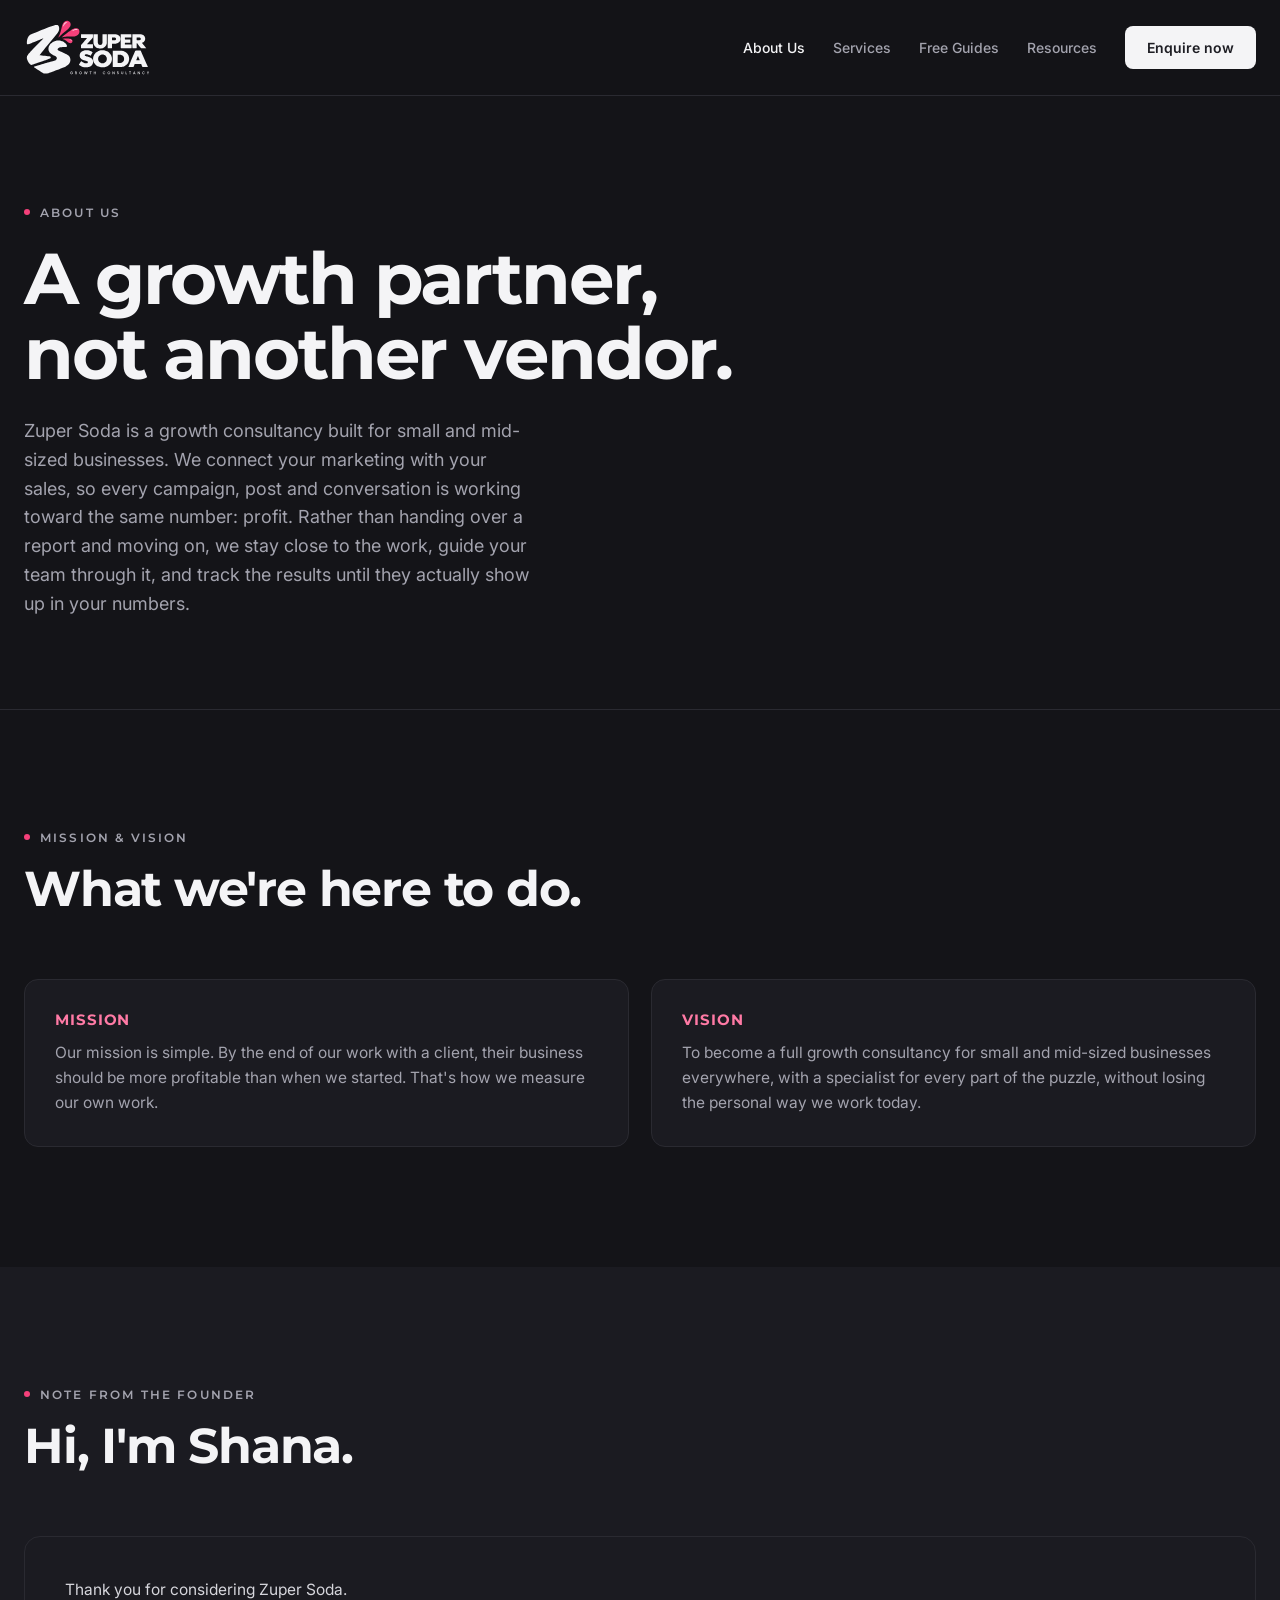
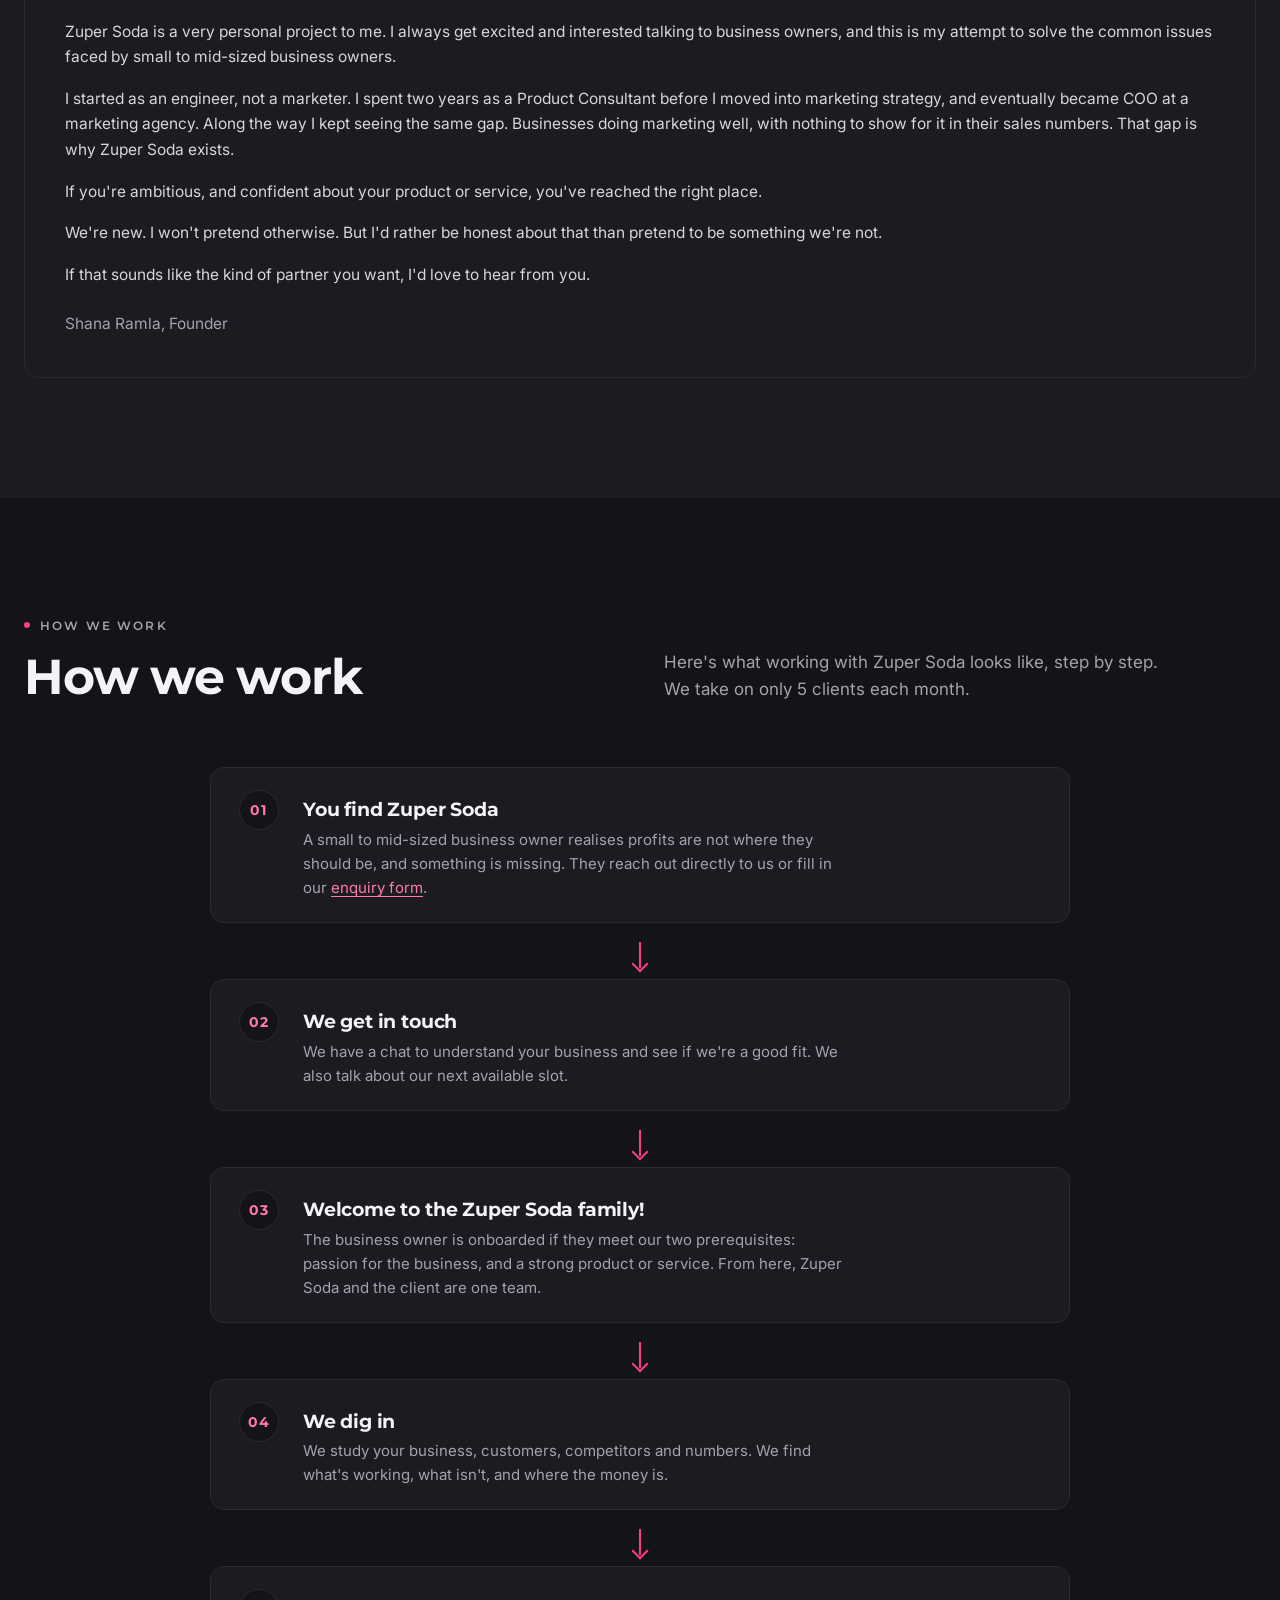
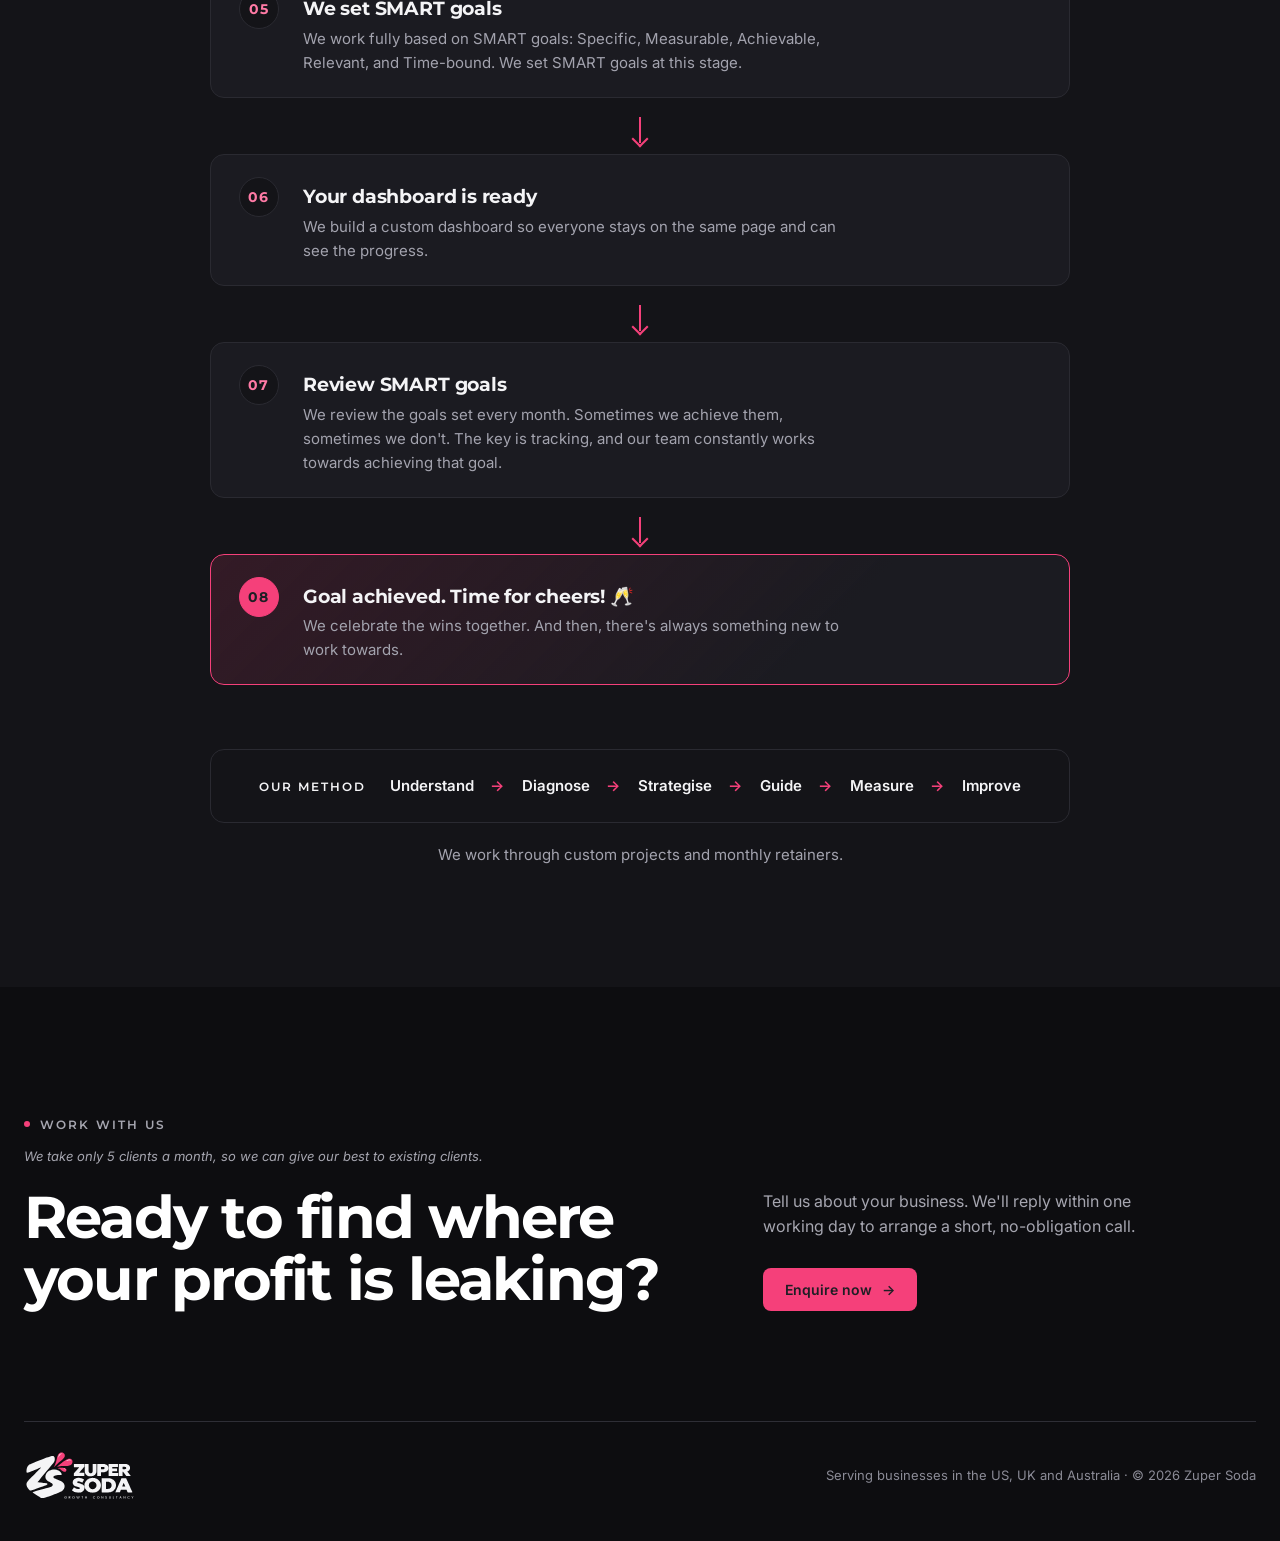
==== about/index.html @ 219f3cb3 "Add About Us, Services, Free Guides and Resources pages; update Home - Home: new nav (About Us / Ser" ====
<!doctype html>
<html lang="en">
<head>
<meta charset="utf-8">
<meta name="viewport" content="width=device-width, initial-scale=1, viewport-fit=cover">
<title>About Us | Zuper Soda</title>
<meta name="description" content="Zuper Soda is a growth partner for small and mid-sized businesses. Meet the people behind it and see exactly how we work together, step by step.">
<meta property="og:title" content="About Us | Zuper Soda">
<meta property="og:description" content="A growth partner, not another vendor. Meet the people behind Zuper Soda and how we work together.">
<meta property="og:type" content="website">
<meta property="og:site_name" content="Zuper Soda">
<meta property="og:url" content="https://zupersoda.com/about/">
<meta name="twitter:card" content="summary">
<link rel="canonical" href="https://zupersoda.com/about/">
<meta name="theme-color" content="#141418">
<meta name="color-scheme" content="dark">
<link rel="icon" type="image/svg+xml" href="/favicon.svg">
<link rel="preconnect" href="https://fonts.googleapis.com">
<link rel="preconnect" href="https://fonts.gstatic.com" crossorigin>
<link rel="stylesheet" href="https://fonts.googleapis.com/css2?family=Montserrat:wght@500;600;700&family=Inter:wght@400;500;600&display=swap">
<link rel="stylesheet" href="/assets/site.css">
</head>
<body>
<a class="skip" href="#main">Skip to content</a>

<header class="nav" id="nav">
  <div class="gut"><div class="max row">
    <a class="logo" href="/" aria-label="Zuper Soda home"><img src="/assets/logo.svg" alt="Zuper Soda" width="1184" height="544"></a>
    <div class="nav-r">
      <nav class="nav-links" aria-label="Main">
        <a href="/about/" aria-current="page">About Us</a>
        <a href="/services/">Services</a>
        <a href="/guides/">Free Guides</a>
        <a href="/resources/">Resources</a>
      </nav>
      <button class="btn sm" type="button" data-open>Enquire now</button>
      <button class="menu-btn" type="button" aria-expanded="false">Menu</button>
    </div>
  </div></div>
</header>

<main id="main">
  <section class="page-hero">
    <div class="gut"><div class="max">
      <div class="label"><i></i>About us</div>
      <h1>A growth partner, not another vendor.</h1>
      <p>Zuper Soda is a growth consultancy built for small and mid-sized businesses. We connect your marketing with your sales, so every campaign, post and conversation is working toward the same number: profit. Rather than handing over a report and moving on, we stay close to the work, guide your team through it, and track the results until they actually show up in your numbers.</p>
    </div></div>
  </section>

  <section class="blk">
    <div class="gut"><div class="max">
      <div class="blk-head">
        <div><div class="label"><i></i>Mission &amp; Vision</div><h2>What we're here to do.</h2></div>
      </div>
      <div class="mission-vision">
        <div class="mv-card">
          <h4>Mission</h4>
          <p>Our mission is simple. By the end of our work with a client, their business should be more profitable than when we started. That's how we measure our own work.</p>
        </div>
        <div class="mv-card">
          <h4>Vision</h4>
          <p>To become a full growth consultancy for small and mid-sized businesses everywhere, with a specialist for every part of the puzzle, without losing the personal way we work today.</p>
        </div>
      </div>
    </div></div>
  </section>

  <section class="blk soft">
    <div class="gut"><div class="max">
      <div class="blk-head">
        <div><div class="label"><i></i>Note from the founder</div><h2>Hi, I'm Shana.</h2></div>
      </div>
      <div class="founder-note">
        <p>Thank you for considering Zuper Soda.</p>
        <p>Zuper Soda is a very personal project to me. I always get excited and interested talking to business owners, and this is my attempt to solve the common issues faced by small to mid-sized business owners.</p>
        <p>I started as an engineer, not a marketer. I spent two years as a Product Consultant before I moved into marketing strategy, and eventually became COO at a marketing agency. Along the way I kept seeing the same gap. Businesses doing marketing well, with nothing to show for it in their sales numbers. That gap is why Zuper Soda exists.</p>
        <p>If you're ambitious, and confident about your product or service, you've reached the right place.</p>
        <p>We're new. I won't pretend otherwise. But I'd rather be honest about that than pretend to be something we're not.</p>
        <p>If that sounds like the kind of partner you want, I'd love to hear from you.</p>
        <p class="sign">Shana Ramla, Founder</p>
      </div>
    </div></div>
  </section>

  <section class="blk" id="approach">
    <div class="gut"><div class="max">
      <div class="blk-head">
        <div><div class="label"><i></i>How we work</div><h2>How we work</h2></div>
        <p>Here's what working with Zuper Soda looks like, step by step. We take on only 5 clients each month.</p>
      </div>
      <ol class="approach">
        <li><span class="n">01</span><div><b>You find Zuper Soda</b><span>A small to mid-sized business owner realises profits are not where they should be, and something is missing. They reach out directly to us or fill in our <button class="lnk" type="button" data-open>enquiry form</button>.</span></div></li>
        <li><span class="n">02</span><div><b>We get in touch</b><span>We have a chat to understand your business and see if we're a good fit. We also talk about our next available slot.</span></div></li>
        <li><span class="n">03</span><div><b>Welcome to the Zuper Soda family!</b><span>The business owner is onboarded if they meet our two prerequisites: passion for the business, and a strong product or service. From here, Zuper Soda and the client are one team.</span></div></li>
        <li><span class="n">04</span><div><b>We dig in</b><span>We study your business, customers, competitors and numbers. We find what's working, what isn't, and where the money is.</span></div></li>
        <li><span class="n">05</span><div><b>We set SMART goals</b><span>We work fully based on SMART goals: Specific, Measurable, Achievable, Relevant, and Time-bound. We set SMART goals at this stage.</span></div></li>
        <li><span class="n">06</span><div><b>Your dashboard is ready</b><span>We build a custom dashboard so everyone stays on the same page and can see the progress.</span></div></li>
        <li><span class="n">07</span><div><b>Review SMART goals</b><span>We review the goals set every month. Sometimes we achieve them, sometimes we don't. The key is tracking, and our team constantly works towards achieving that goal.</span></div></li>
        <li class="win"><span class="n">08</span><div><b>Goal achieved. Time for cheers! 🥂</b><span>We celebrate the wins together. And then, there's always something new to work towards.</span></div></li>
      </ol>
      <p class="method"><strong>Our method</strong><em>Understand <i>→</i></em><em>Diagnose <i>→</i></em><em>Strategise <i>→</i></em><em>Guide <i>→</i></em><em>Measure <i>→</i></em><em>Improve</em></p>
      <p class="engage">We work through custom projects and monthly retainers.</p>
    </div></div>
  </section>

  <section class="close" id="contact">
    <div class="gut"><div class="max">
      <div class="close-top">
        <div><div class="label"><i></i>Work with us</div><p class="close-note">We take only 5 clients a month, so we can give our best to existing clients.</p><h2>Ready to find where your profit is leaking?</h2></div>
        <div class="close-r">
          <p>Tell us about your business. We'll reply within one working day to arrange a short, no-obligation call.</p>
          <button class="btn pink" type="button" data-open>Enquire now <span class="arr">→</span></button>
        </div>
      </div>
      <div class="foot"><a class="logo" href="/" aria-label="Zuper Soda home"><img src="/assets/logo.svg" alt="" width="1184" height="544"></a><span>Serving businesses in the US, UK and Australia · © 2026 Zuper Soda</span></div>
    </div></div>
  </section>
</main>

<dialog id="enquire" aria-labelledby="enqTitle">
  <div class="panel">
    <button class="x" type="button" data-close aria-label="Close">×</button>
    <div id="formView">
      <div class="label"><i></i>Enquire</div>
      <h3 id="enqTitle">Start a conversation</h3>
      <p class="intro">A few details help us prepare. It takes under a minute.</p>
      <form name="enquiry" method="POST" id="enqForm" novalidate>
        <input type="hidden" name="form-name" value="enquiry">
        <p class="hp"><label>Leave this empty <input name="bot-field" tabindex="-1" autocomplete="off"></label></p>
        <div class="two">
          <div class="field"><label for="f-name">Full name</label><input id="f-name" name="name" autocomplete="name" required></div>
          <div class="field"><label for="f-email">Work email</label><input id="f-email" name="email" type="email" autocomplete="email" required></div>
        </div>
        <div class="two">
          <div class="field"><label for="f-site">Company website</label><input id="f-site" name="website" autocomplete="url" placeholder="company.com"></div>
          <div class="field"><label for="f-size">Team size</label>
            <select id="f-size" name="team_size">
              <option value="">Select</option><option>1–10</option><option>11–50</option><option>51–200</option><option>200+</option>
            </select>
          </div>
        </div>
        <div class="field"><label for="f-problem">What's your biggest growth challenge right now?</label><textarea id="f-problem" name="challenge" required placeholder="For example: we get traffic but few qualified enquiries."></textarea></div>
        <div class="field"><label for="f-when">Ideal start <small>(optional)</small></label>
          <select id="f-when" name="start"><option value="">Select</option><option>As soon as possible</option><option>Within a month</option><option>In 2–3 months</option><option>Just exploring</option></select>
        </div>
        <p class="err" id="err" role="alert"></p>
        <button class="btn" type="submit" id="send">Send enquiry <span class="arr">→</span></button>
        <p class="privacy">We only use your details to reply to this enquiry.</p>
      </form>
    </div>
    <div id="doneView" class="done" hidden>
      <div class="tick" aria-hidden="true"><svg width="26" height="26" viewBox="0 0 24 24" fill="none"><path d="M5 12.5 L10 17 L19 7" stroke="#1E1E24" stroke-width="2.4" stroke-linecap="round" stroke-linejoin="round"/></svg></div>
      <h3>Thank you. We've got it.</h3>
      <p class="intro">We'll reply by email within one working day to arrange a call.</p>
      <div><button class="btn line" type="button" data-close>Close</button></div>
    </div>
  </div>
</dialog>

<script src="/assets/site.js"></script>
</body>
</html>
---- assets/site.css ----
/* ==========================================================================
   Zuper Soda: shared styles for every page except the homepage.
   Copied from index.html so new pages look exactly like it.
   If you change a colour or font here, change it in index.html too
   (the homepage still keeps its own copy inside its <style> block).
   ========================================================================== */

/* 1. Brand colours, fonts and sizes ------------------------------------- */
:root{
  --bg:#141418; --soft:#1B1B21; --ink:#F4F4F6; --muted:#A3A3AE; --faint:#5E5E69; --line:#2A2A31;
  --pink:#F5407A; --pink-text:#FF7AA5; --band:#0D0D10; --band-ink:#FFFFFF; --band-muted:#A6A6B0; --btn:#F4F4F6; --btn-ink:#1E1E24;
  --head:"Montserrat", "Helvetica Neue", Arial, sans-serif;
  --body:"Inter", system-ui, -apple-system, "Segoe UI", sans-serif;
  --nav-h:88px;
  color-scheme:dark;
}

/* 2. Basics -------------------------------------------------------------- */
*{box-sizing:border-box}
[hidden]{display:none!important}
html,body{margin:0}
body{background:var(--bg);color:var(--ink);font-family:var(--body);font-size:16px;line-height:1.6;overflow-x:hidden;-webkit-font-smoothing:antialiased}
html{scroll-behavior:smooth}
img{max-width:100%;height:auto}
a{color:var(--pink-text)}
.skip{position:absolute;left:-9999px;top:8px;z-index:100;background:var(--ink);color:var(--bg);padding:10px 16px;border-radius:8px;font:600 14px var(--body);text-decoration:none}
.skip:focus{left:12px}
section[id]{scroll-margin-top:var(--nav-h)}
.gut{padding-left:max(24px,env(safe-area-inset-left,0px));padding-right:max(24px,env(safe-area-inset-right,0px))}
.max{max-width:1240px;margin:0 auto}
:focus-visible{outline:2px solid var(--pink);outline-offset:3px;border-radius:4px}
.label{font:600 12px var(--head);letter-spacing:.18em;text-transform:uppercase;color:var(--muted)}
.label i{display:inline-block;width:6px;height:6px;border-radius:50%;background:var(--pink);margin-right:10px;vertical-align:2px}

/* 3. Top menu bar -------------------------------------------------------- */
.nav{position:fixed;inset:0 0 auto;z-index:40;padding-top:env(safe-area-inset-top,0px);background:color-mix(in srgb,var(--bg) 94%,transparent);-webkit-backdrop-filter:blur(10px);backdrop-filter:blur(10px);box-shadow:0 1px 0 var(--line);transition:background .3s, box-shadow .3s}
.nav.dark{background:var(--band);box-shadow:none}
.nav .row{display:flex;justify-content:space-between;align-items:center;padding-block:18px;gap:24px}
.logo{display:block;width:128px}
.logo img{display:block;width:100%;height:auto}
.nav-r{display:flex;align-items:center;gap:28px}
.nav-r a{font:500 14px var(--body);color:var(--muted);text-decoration:none}
.nav-r a:hover,.nav-r a[aria-current="page"]{color:var(--ink)}
.nav.dark .nav-r a{color:var(--band-muted)}
.menu-btn{display:none}

/* Phones: links fold into a "Menu" button (the homepage doesn't have this yet) */
@media (max-width:760px){
  .logo{width:108px}
  .btn.sm{padding:10px 16px;font-size:13px}
  .menu-btn{all:unset;display:inline-flex;cursor:pointer;font:600 13px var(--body);color:var(--ink);padding:10px 4px}
  .nav-links{display:none}
  .nav.open .nav-links{display:flex;flex-direction:column;gap:4px;position:absolute;top:100%;left:0;right:0;background:var(--bg);box-shadow:0 1px 0 var(--line);padding:12px max(24px,env(safe-area-inset-left,0px)) 20px}
  .nav.open .nav-links a{font-size:17px;color:var(--ink);padding:10px 0}
}
@media (min-width:761px){.nav-links{display:flex;align-items:center;gap:28px}}

/* 4. Buttons ------------------------------------------------------------- */
.btn{display:inline-flex;align-items:center;justify-content:center;gap:10px;border:0;border-radius:8px;background:var(--btn);color:var(--btn-ink);font:600 14px var(--body);padding:13px 22px;cursor:pointer;text-decoration:none;transition:background .2s, transform .2s}
.btn:hover{transform:translateY(-1px)}
.btn .arr{transition:transform .2s}.btn:hover .arr{transform:translateX(3px)}
.btn.pink{background:var(--pink);color:#1E1E24}
.btn.line{background:transparent;color:var(--ink);box-shadow:inset 0 0 0 1px var(--line)}
.nav.dark .btn{background:var(--pink);color:#1E1E24}

/* 5. Page opening (top of each inner page) ------------------------------- */
.page-hero{padding-top:calc(var(--nav-h) + 110px);padding-bottom:90px;border-bottom:1px solid var(--line)}
.page-hero h1{font:700 clamp(38px,5.6vw,76px)/1.04 var(--head);letter-spacing:-.03em;margin:22px 0 0;max-width:16ch;text-wrap:balance}
.page-hero p{color:var(--muted);font-size:18px;max-width:46ch;margin:26px 0 0}
@media (max-width:860px){.page-hero{padding-top:calc(var(--nav-h) + 64px);padding-bottom:60px}.page-hero p{font-size:16px}}

/* 6. Sections (same as homepage) ----------------------------------------- */
section.blk{padding-block:120px}
section.blk.soft{background:var(--soft)}
.blk-head{display:grid;grid-template-columns:minmax(0,1fr) minmax(0,1fr);gap:48px;align-items:end;margin-bottom:64px}
.blk-head h2{font:700 clamp(32px,3.8vw,52px)/1.08 var(--head);letter-spacing:-.025em;margin:18px 0 0;text-wrap:balance}
.blk-head p{color:var(--muted);margin:0;max-width:46ch;font-size:17px}
@media (max-width:860px){section.blk{padding-block:80px}.blk-head{grid-template-columns:1fr;gap:16px;margin-bottom:40px}}

/* 7. Card grid: portfolio projects, resources, blog posts ---------------- */
.cards{display:grid;grid-template-columns:repeat(3,minmax(0,1fr));gap:1px;background:var(--line);border:1px solid var(--line);border-radius:14px;overflow:hidden}
.card{background:var(--bg);padding:32px 30px 36px;min-width:0;display:flex;flex-direction:column;gap:12px;color:var(--ink);text-decoration:none;transition:background .25s}
a.card:hover{background:var(--soft)}
.card .tag{font:600 11px var(--head);letter-spacing:.16em;text-transform:uppercase;color:var(--pink-text)}
.card h3{font:700 22px/1.2 var(--head);letter-spacing:-.015em;margin:0}
.card p{color:var(--muted);margin:0;font-size:15.5px}
.card .more{margin-top:auto;padding-top:12px;font:600 14px var(--body);color:var(--ink)}
@media (max-width:1000px){.cards{grid-template-columns:repeat(2,minmax(0,1fr))}}
@media (max-width:640px){.cards{grid-template-columns:1fr}}

/* 8. Long text: case studies and blog articles --------------------------- */
.prose{max-width:68ch;font-size:17px}
.prose h2{font:700 clamp(26px,3vw,36px)/1.15 var(--head);letter-spacing:-.02em;margin:56px 0 0}
.prose h3{font:700 21px/1.25 var(--head);margin:36px 0 0}
.prose p,.prose ul,.prose ol{margin:18px 0 0;color:#D6D6DC}
.prose li{margin-top:8px}
.prose blockquote{margin:32px 0 0;padding-left:22px;border-left:2px solid var(--pink);font:600 20px/1.45 var(--head);color:var(--ink)}

/* 9. Closing band + footer ----------------------------------------------- */
.close{background:var(--band);color:var(--band-ink)}
.close .max{padding-block:130px 40px;display:grid;gap:110px}
.close-top{display:grid;grid-template-columns:minmax(0,1.4fr) minmax(0,1fr);gap:48px;align-items:end}
.close h2{font:700 clamp(36px,4.6vw,64px)/1.05 var(--head);letter-spacing:-.03em;margin:20px 0 0;text-wrap:balance;max-width:16ch}
.close-note{margin:14px 0 0;color:var(--band-muted);font-size:13px;font-style:italic}
.close .label{color:var(--band-muted)}
.close-r p{color:var(--band-muted);margin:0 0 28px;max-width:38ch}
.foot{display:flex;justify-content:space-between;align-items:center;flex-wrap:wrap;gap:16px;border-top:1px solid #2E2E36;padding-top:28px;color:#8B8B96;font-size:13px}
.foot .logo{width:112px}
@media (max-width:860px){.close .max{padding-block:90px 32px;gap:72px}.close-top{grid-template-columns:1fr}}

/* 10. Enquiry panel (slides in from the right) --------------------------- */
dialog{border:0;padding:0;margin:0 0 0 auto;height:100%;max-height:none;width:min(520px,100vw);background:var(--bg);color:var(--ink);overflow:auto}
dialog::backdrop{background:rgba(14,14,18,.55);backdrop-filter:blur(3px)}
dialog[open]{animation:slide .45s cubic-bezier(.2,.8,.2,1)}
@keyframes slide{from{transform:translateX(40px);opacity:0}}
.panel{padding:calc(32px + env(safe-area-inset-top,0px)) max(36px,env(safe-area-inset-right,0px)) calc(40px + env(safe-area-inset-bottom,0px)) 36px;position:relative;min-height:100%;display:flex;flex-direction:column}
.panel h3{font:700 30px/1.1 var(--head);letter-spacing:-.02em;margin:18px 0 10px}
.panel .intro{color:var(--muted);margin:0 0 30px}
.x{all:unset;cursor:pointer;position:absolute;top:calc(22px + env(safe-area-inset-top,0px));right:max(22px,env(safe-area-inset-right,0px));width:40px;height:40px;border-radius:8px;display:grid;place-items:center;font-size:22px;color:var(--muted)}
.x:hover{background:var(--soft);color:var(--ink)}
form{display:grid;gap:18px}
.field{display:grid;gap:7px}
.field label{font:500 13.5px var(--body)}
.field label small{color:var(--faint);font-weight:400}
input,textarea,select{font:16px var(--body);color:var(--ink);background:var(--bg);border:1px solid var(--line);border-radius:8px;padding:12px 14px;width:100%;min-width:0;transition:border-color .2s, box-shadow .2s}
input:focus,textarea:focus,select:focus{outline:none;border-color:var(--ink);box-shadow:0 0 0 3px color-mix(in srgb,var(--pink) 25%,transparent)}
textarea{resize:vertical;min-height:110px}
.two{display:grid;grid-template-columns:1fr 1fr;gap:14px}
@media (max-width:480px){.two{grid-template-columns:1fr}.panel{padding-left:24px;padding-right:max(24px,env(safe-area-inset-right,0px))}}
.hp{position:absolute;left:-9999px}
.err{color:var(--pink-text);font-size:14px;margin:0;min-height:1.2em}
.privacy{font-size:12.5px;color:var(--faint);margin:0}
.done{display:flex;flex-direction:column;justify-content:center;flex:1}
.done .tick{width:56px;height:56px;border-radius:50%;background:var(--pink);display:grid;place-items:center;margin-bottom:8px}

/* 8. "How we work" flowchart (ported from index.html so About Us can reuse it) --- */
.approach{list-style:none;margin:0 auto;padding:0;max-width:860px;display:flex;flex-direction:column;align-items:stretch}
.approach li{position:relative;display:grid;grid-template-columns:56px minmax(0,1fr);align-items:start;gap:0 8px;padding:22px 28px;border:1px solid var(--line);border-radius:14px;background:var(--soft);transition:border-color .3s}
.approach li:hover{border-color:#3A3A44}
.approach li:not(:last-child){margin-bottom:56px}
.approach li:not(:last-child)::after{content:"";position:absolute;left:50%;bottom:-46px;width:2px;height:26px;margin-left:-1px;background:var(--pink)}
.approach li:not(:last-child)::before{content:"";position:absolute;left:50%;bottom:-48px;width:10px;height:10px;margin-left:-6px;border-right:2px solid var(--pink);border-bottom:2px solid var(--pink);transform:rotate(45deg)}
.approach .n{font:700 14px/1 var(--head);letter-spacing:.08em;color:var(--pink-text);width:40px;height:40px;border-radius:50%;border:1px solid var(--line);display:grid;place-items:center;background:var(--bg)}
.approach b{display:block;font:700 19px/1.25 var(--head);letter-spacing:-.01em;margin:8px 0 6px}
.approach div>span{color:var(--muted);font-size:15px;line-height:1.6;display:block;text-wrap:pretty}
.approach li>div>span{max-width:60ch}
.approach .lnk{background:none;border:0;padding:0;font:inherit;color:var(--pink-text);text-decoration:underline;text-underline-offset:3px;cursor:pointer;display:inline}
.approach li.win{border-color:var(--pink);background:linear-gradient(135deg,rgba(245,64,122,.14),var(--soft) 70%)}
.approach li.win .n{background:var(--pink);color:#1E1E24;border-color:var(--pink)}
.approach li.win b{color:var(--ink)}
@media (max-width:560px){.approach li{grid-template-columns:48px minmax(0,1fr);padding:18px 18px}.approach li:not(:last-child){margin-bottom:48px}.approach li:not(:last-child)::after{bottom:-40px;height:22px}.approach li:not(:last-child)::before{bottom:-42px}.approach b{font-size:17px;margin-top:9px}}
.method{margin:64px auto 0;max-width:860px;justify-content:center;padding:24px 28px;border:1px solid var(--line);border-radius:14px;display:flex;flex-wrap:wrap;align-items:center;gap:10px 18px;color:var(--muted);font-size:15px}
.method strong{font:600 12px var(--head);letter-spacing:.16em;text-transform:uppercase;color:var(--ink);margin-right:6px}
.method em{font-style:normal;color:var(--ink);font-weight:600;white-space:nowrap}
.method i{margin-left:12px;color:var(--pink);font-style:normal}
.engage{margin:20px auto 0;max-width:860px;text-align:center;color:var(--muted);font-size:15px}
.not{margin:28px 0 0;color:var(--muted);font-size:14px}
.more{margin:22px 0 0}
.more a{display:inline-flex;align-items:center;gap:8px;font:600 14px var(--body);color:var(--ink);text-decoration:none}
.more a .arr{transition:transform .2s}
.more a:hover .arr{transform:translateX(3px)}

/* 9. About Us: Mission & Vision, Founder's Note ------------------------- */
.mission-vision{display:grid;grid-template-columns:1fr 1fr;gap:22px;margin-top:8px}
.mv-card{background:var(--soft);border:1px solid var(--line);border-radius:14px;padding:30px}
.mv-card h4{font:700 15px var(--head);text-transform:uppercase;letter-spacing:.06em;color:var(--pink-text);margin:0 0 12px}
.mv-card p{color:var(--muted);margin:0;font-size:15.5px;line-height:1.6}
.founder-note{background:var(--soft);border:1px solid var(--line);border-radius:16px;padding:40px}
.founder-note p{color:#D6D6DC;margin:16px 0 0;font-size:15.5px;line-height:1.65}
.founder-note p:first-child{margin-top:0}
.founder-note p.sign{color:var(--muted);margin-top:24px}
@media (max-width:760px){.mission-vision{grid-template-columns:1fr}.founder-note{padding:28px}}

/* 10. Free Guides: card download button + email-gate dialog ------------- */
.card .dl{all:unset;margin-top:auto;padding-top:12px;font:600 14px var(--body);color:var(--ink);cursor:pointer}
.card:hover .dl{color:var(--pink-text)}
.guide-note{margin:28px 0 0;color:var(--muted);font-size:14px}

/* 11. Resources/blog: simple placeholder card --------------------------- */
.soon{background:var(--soft);border:1px solid var(--line);border-radius:14px;padding:30px;max-width:420px}
.soon .tag{font:600 11px var(--head);letter-spacing:.16em;text-transform:uppercase;color:var(--pink-text);display:block;margin-bottom:10px}
.soon h3{font:700 20px var(--head);margin:0 0 8px}
.soon p{color:var(--muted);margin:0;font-size:15px}

@media (prefers-reduced-motion:reduce){*{animation:none!important;transition:none!important}html{scroll-behavior:auto}}
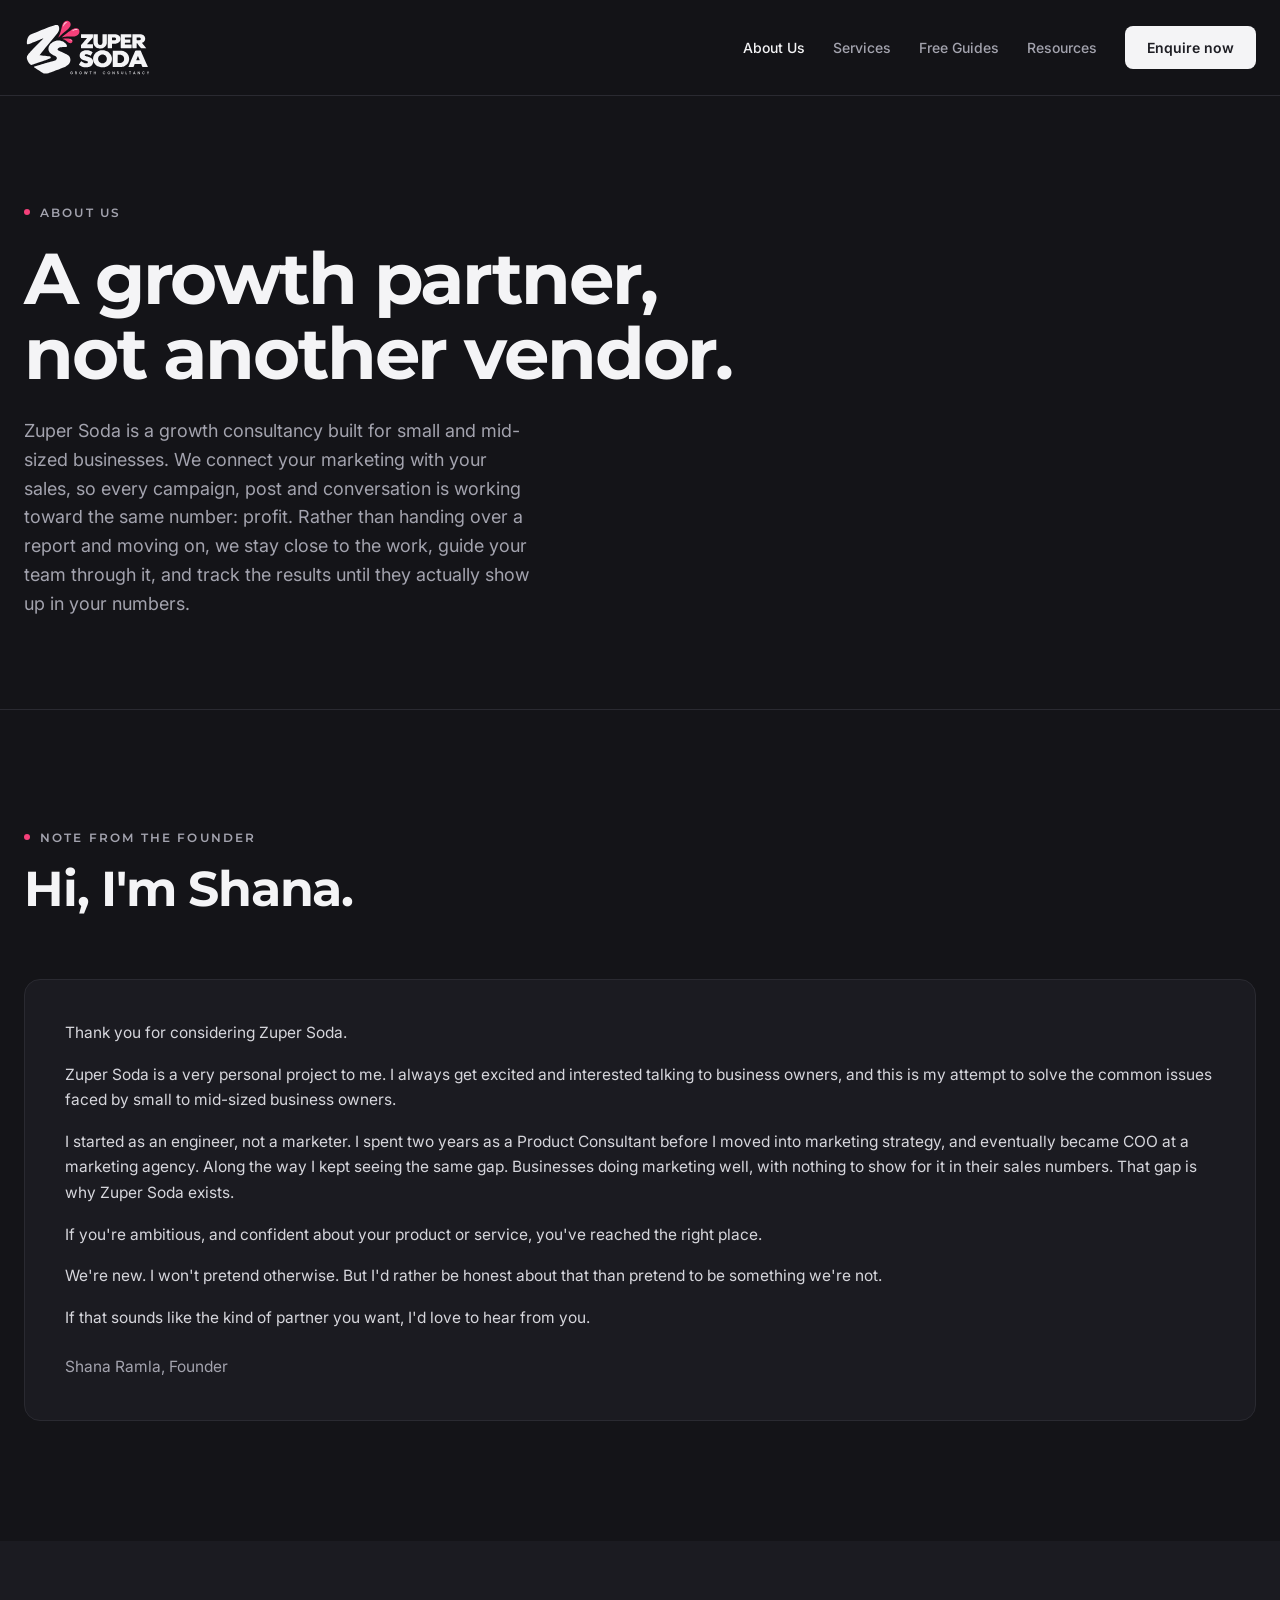
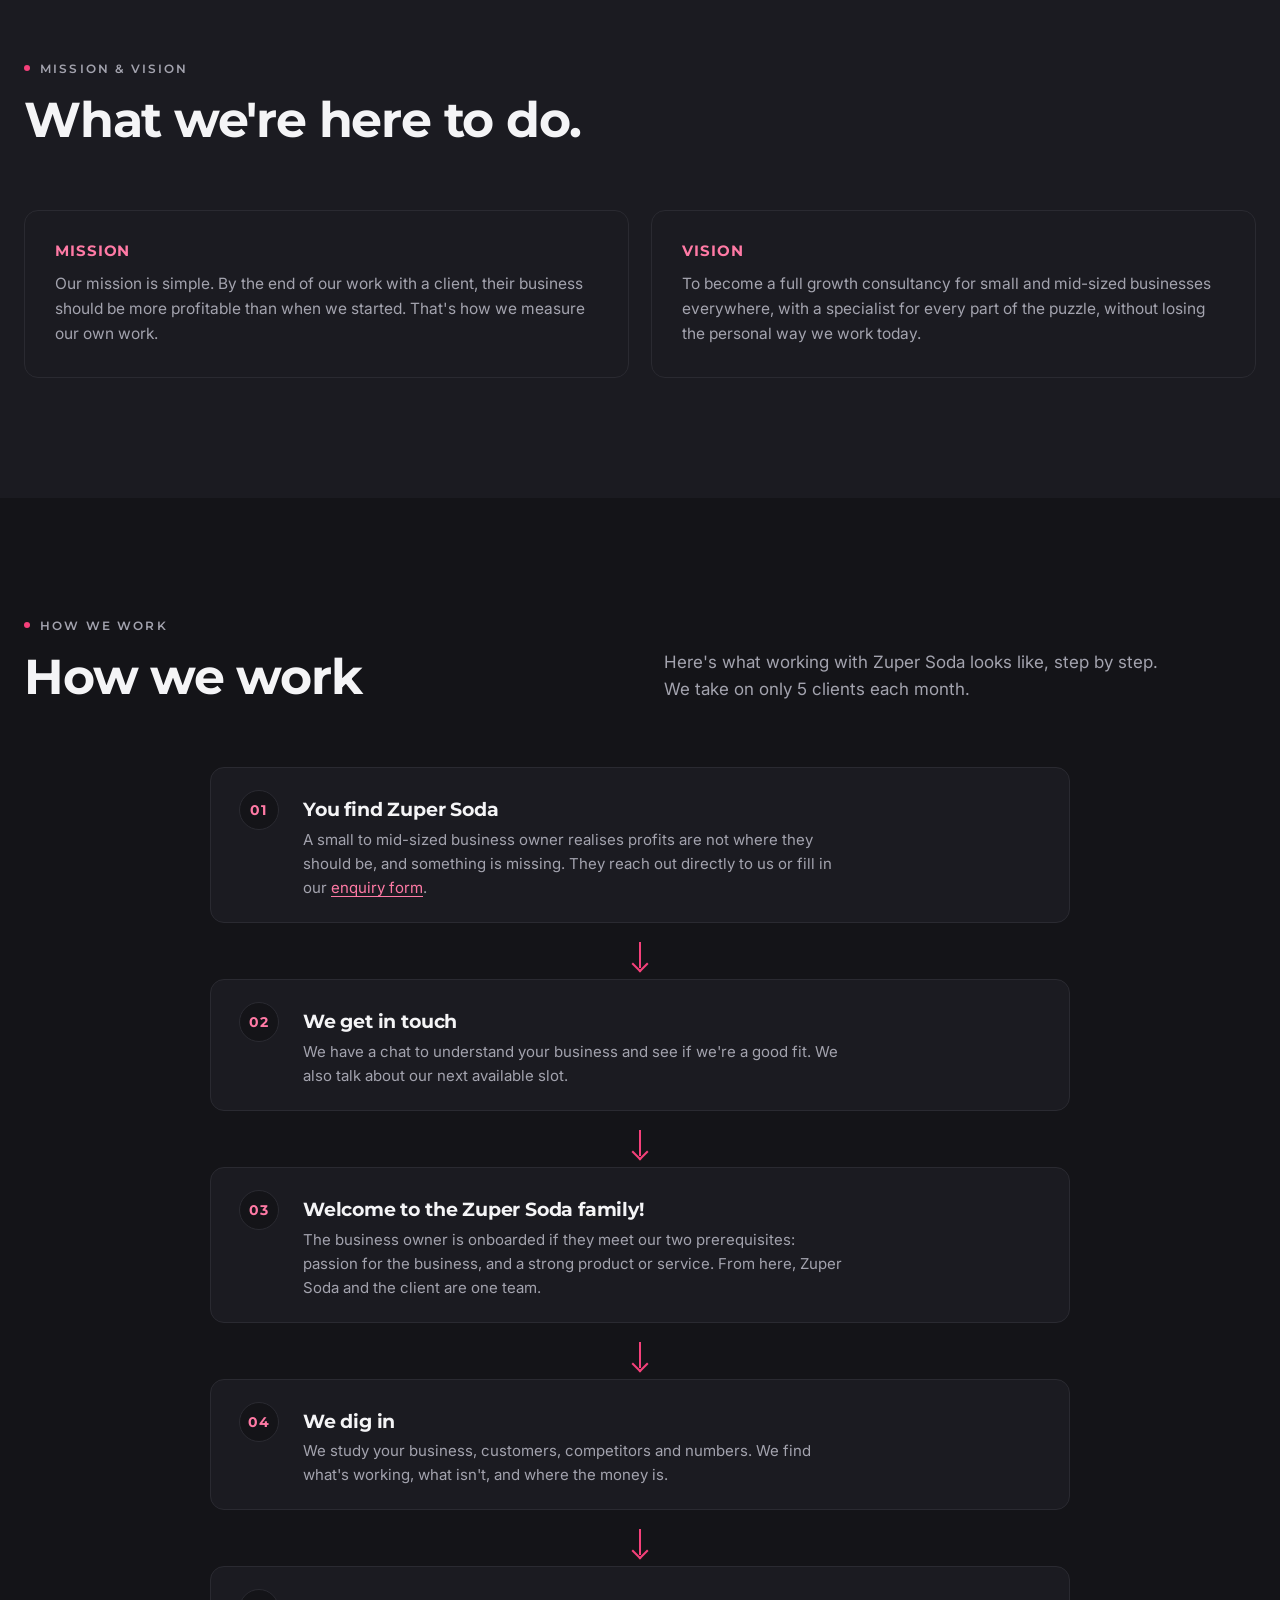
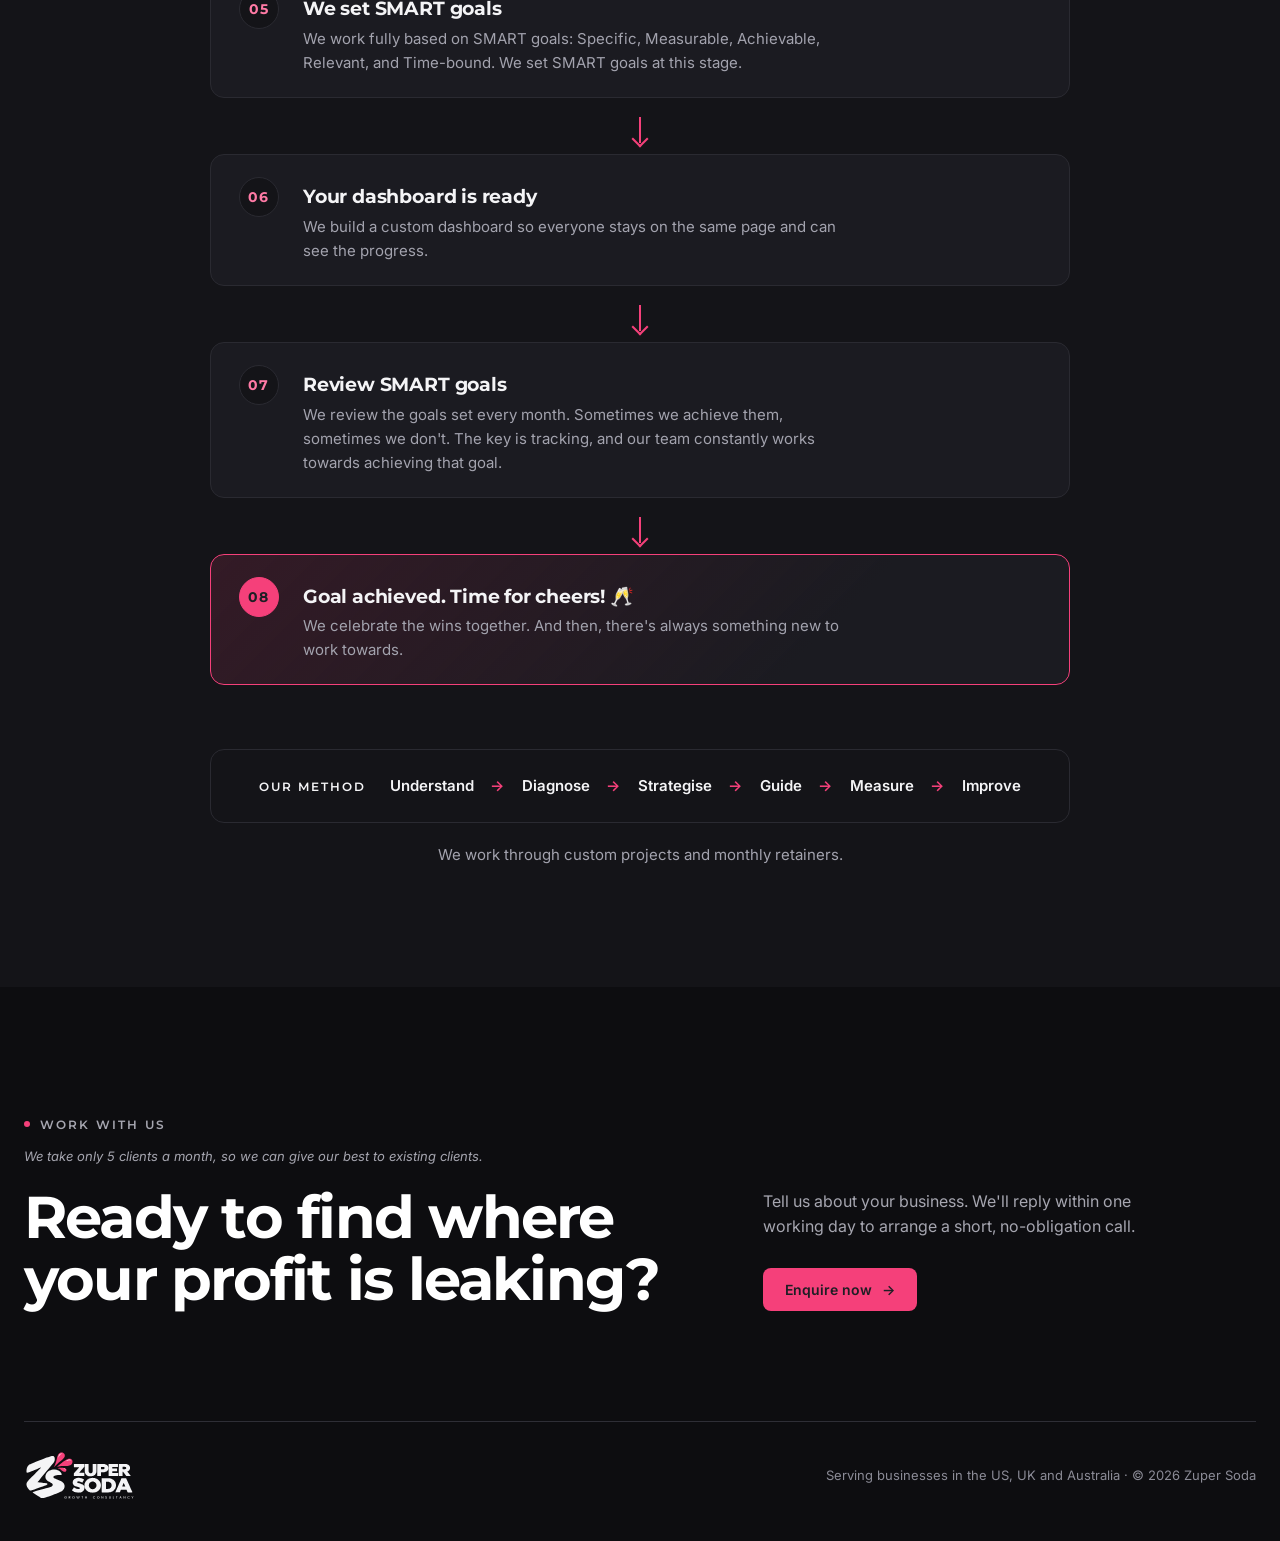
==== commit 50aa2c7b: "Move founder note to top of About page; remove Our promise section Co-Authored-By: Claude Haiku 5.5 " ====
--- a/about/index.html
+++ b/about/index.html
@@ -51,6 +51,23 @@
   <section class="blk">
     <div class="gut"><div class="max">
       <div class="blk-head">
+        <div><div class="label"><i></i>Note from the founder</div><h2>Hi, I'm Shana.</h2></div>
+      </div>
+      <div class="founder-note">
+        <p>Thank you for considering Zuper Soda.</p>
+        <p>Zuper Soda is a very personal project to me. I always get excited and interested talking to business owners, and this is my attempt to solve the common issues faced by small to mid-sized business owners.</p>
+        <p>I started as an engineer, not a marketer. I spent two years as a Product Consultant before I moved into marketing strategy, and eventually became COO at a marketing agency. Along the way I kept seeing the same gap. Businesses doing marketing well, with nothing to show for it in their sales numbers. That gap is why Zuper Soda exists.</p>
+        <p>If you're ambitious, and confident about your product or service, you've reached the right place.</p>
+        <p>We're new. I won't pretend otherwise. But I'd rather be honest about that than pretend to be something we're not.</p>
+        <p>If that sounds like the kind of partner you want, I'd love to hear from you.</p>
+        <p class="sign">Shana Ramla, Founder</p>
+      </div>
+    </div></div>
+  </section>
+
+  <section class="blk soft">
+    <div class="gut"><div class="max">
+      <div class="blk-head">
         <div><div class="label"><i></i>Mission &amp; Vision</div><h2>What we're here to do.</h2></div>
       </div>
       <div class="mission-vision">
@@ -66,22 +83,6 @@
     </div></div>
   </section>
 
-  <section class="blk soft">
-    <div class="gut"><div class="max">
-      <div class="blk-head">
-        <div><div class="label"><i></i>Note from the founder</div><h2>Hi, I'm Shana.</h2></div>
-      </div>
-      <div class="founder-note">
-        <p>Thank you for considering Zuper Soda.</p>
-        <p>Zuper Soda is a very personal project to me. I always get excited and interested talking to business owners, and this is my attempt to solve the common issues faced by small to mid-sized business owners.</p>
-        <p>I started as an engineer, not a marketer. I spent two years as a Product Consultant before I moved into marketing strategy, and eventually became COO at a marketing agency. Along the way I kept seeing the same gap. Businesses doing marketing well, with nothing to show for it in their sales numbers. That gap is why Zuper Soda exists.</p>
-        <p>If you're ambitious, and confident about your product or service, you've reached the right place.</p>
-        <p>We're new. I won't pretend otherwise. But I'd rather be honest about that than pretend to be something we're not.</p>
-        <p>If that sounds like the kind of partner you want, I'd love to hear from you.</p>
-        <p class="sign">Shana Ramla, Founder</p>
-      </div>
-    </div></div>
-  </section>
 
   <section class="blk" id="approach">
     <div class="gut"><div class="max">
